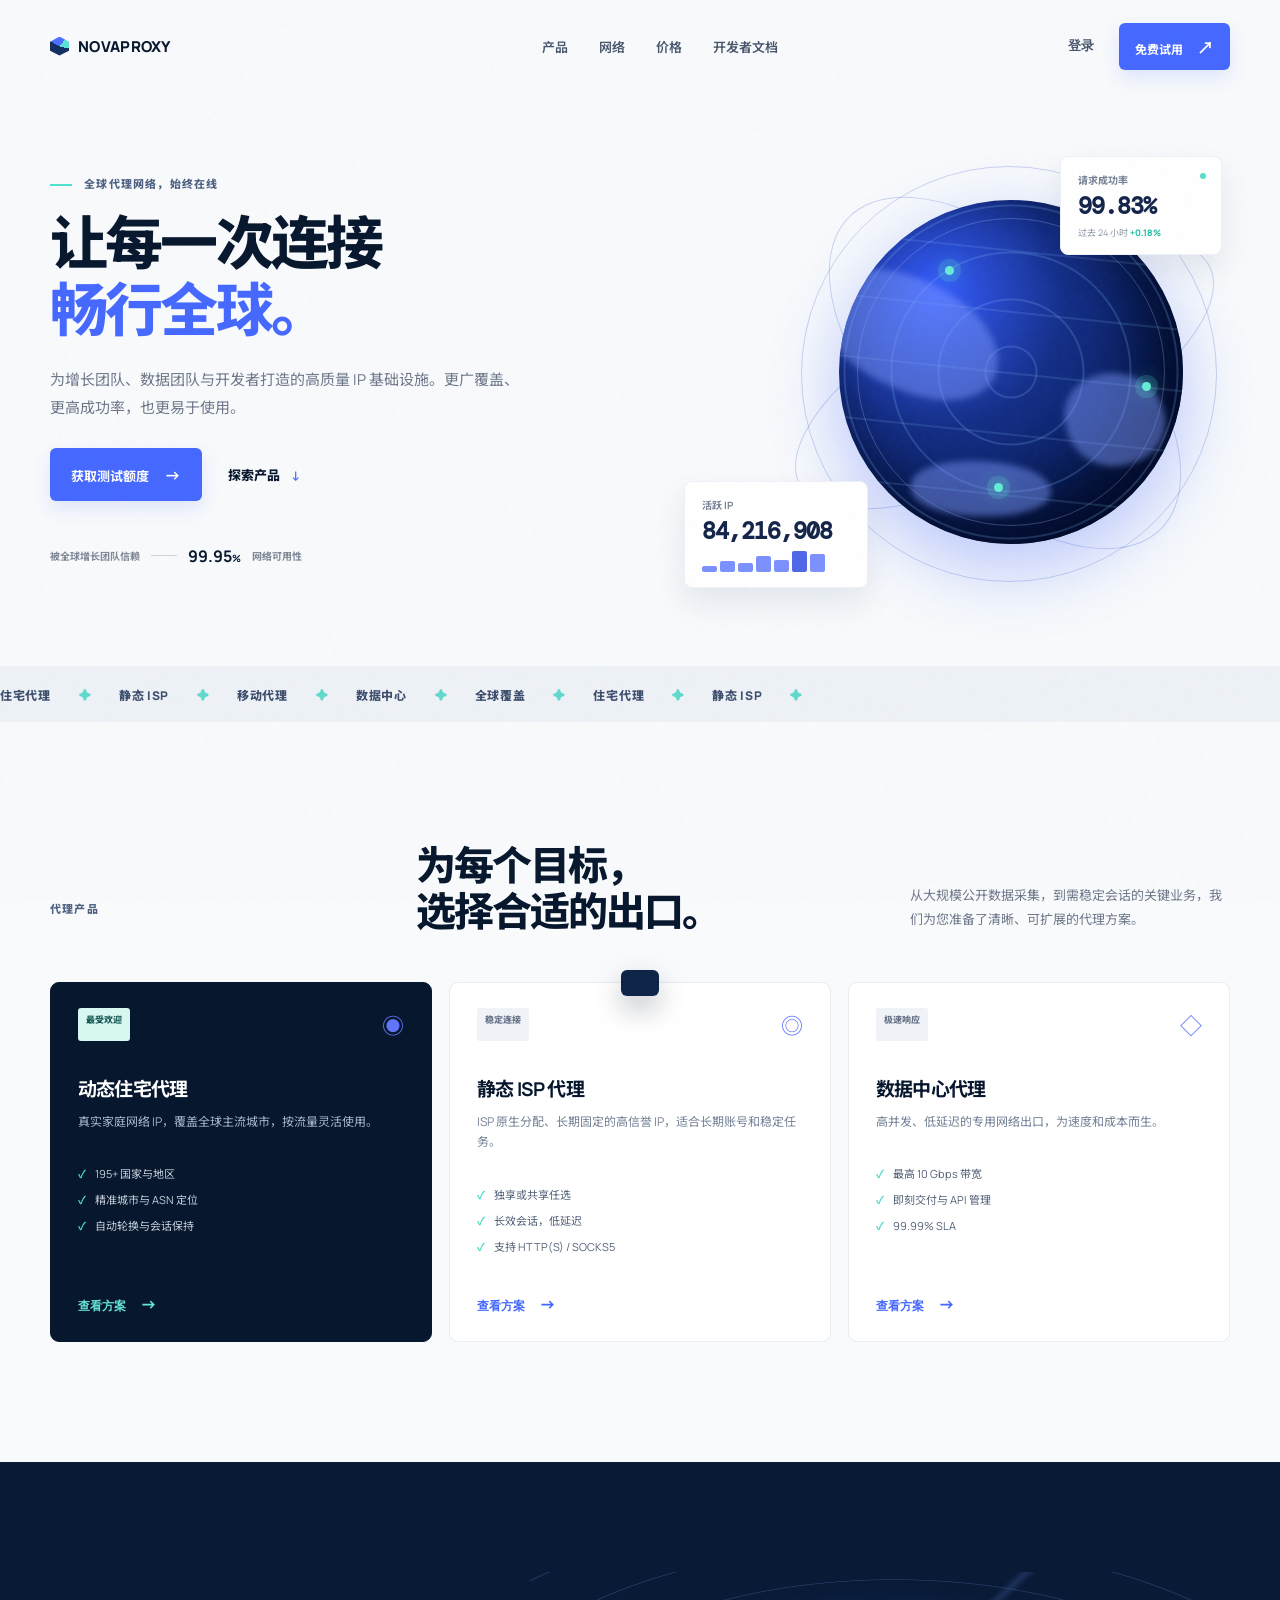
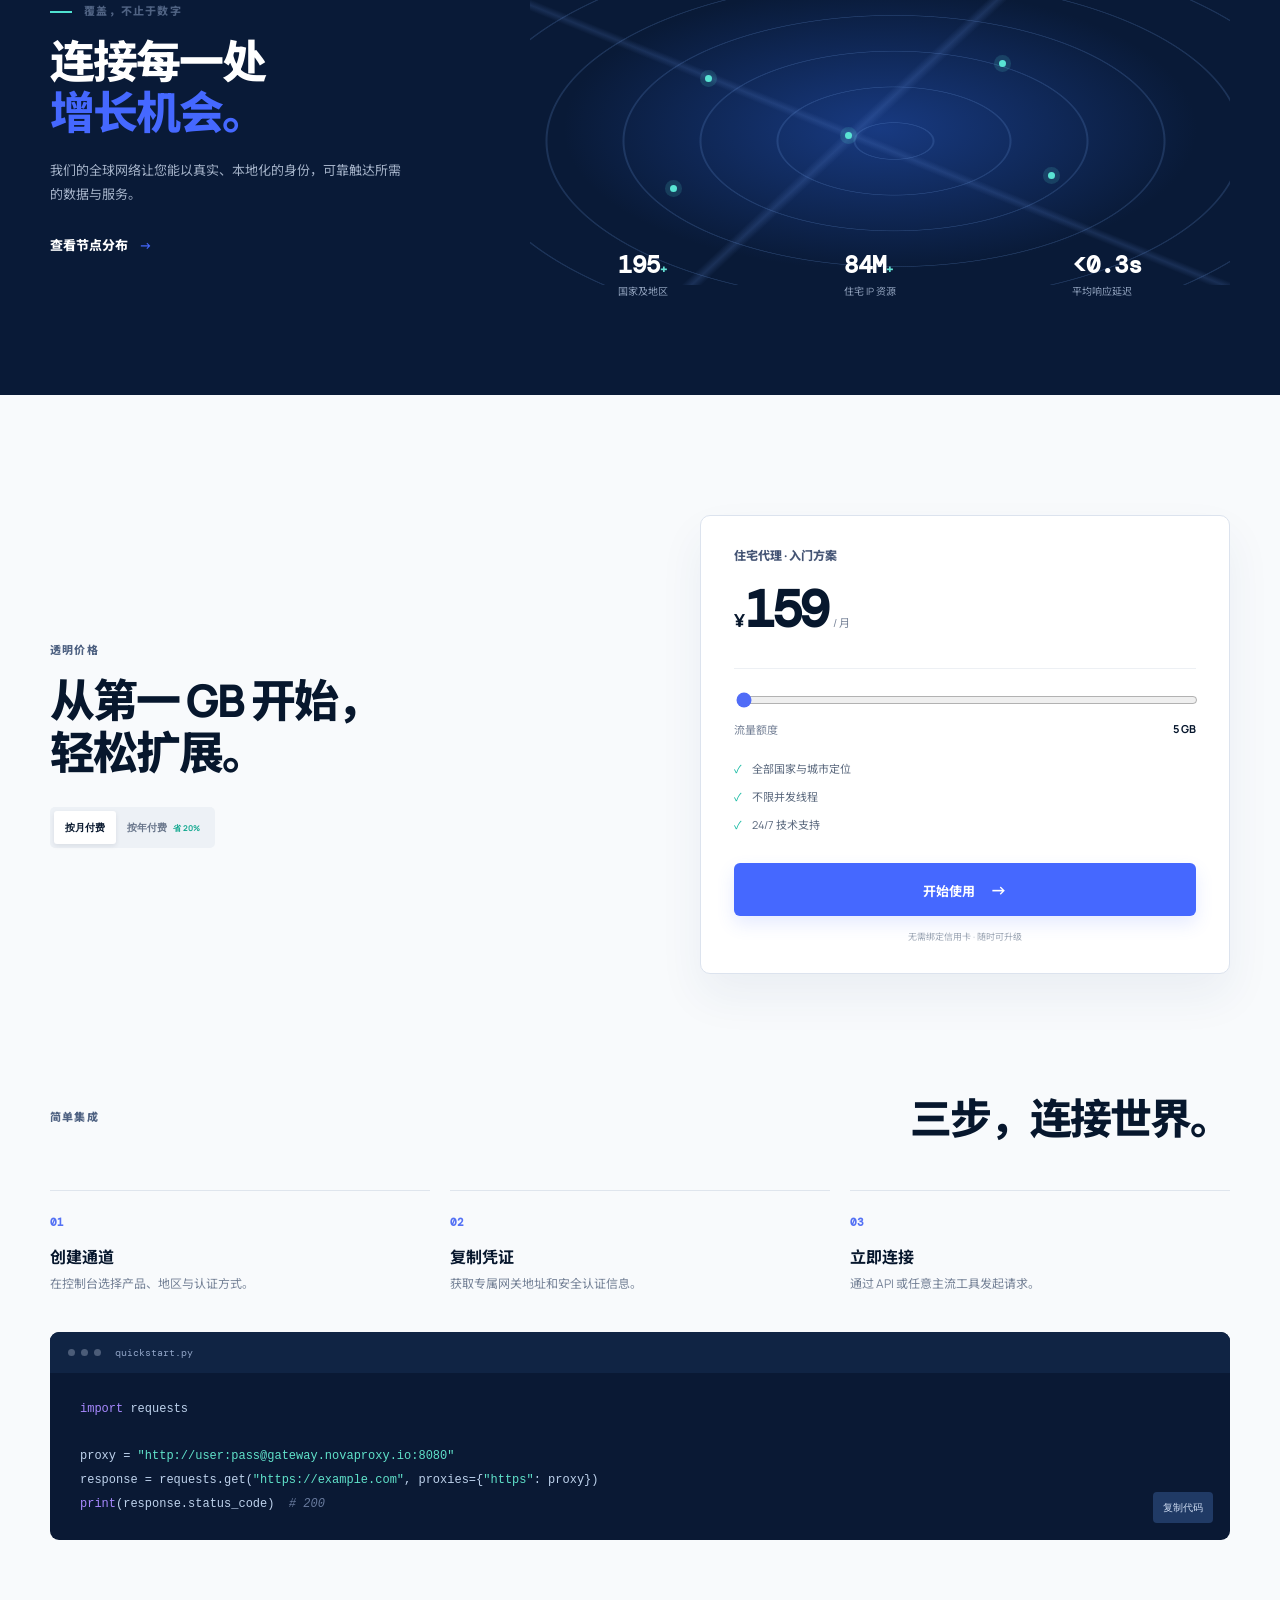
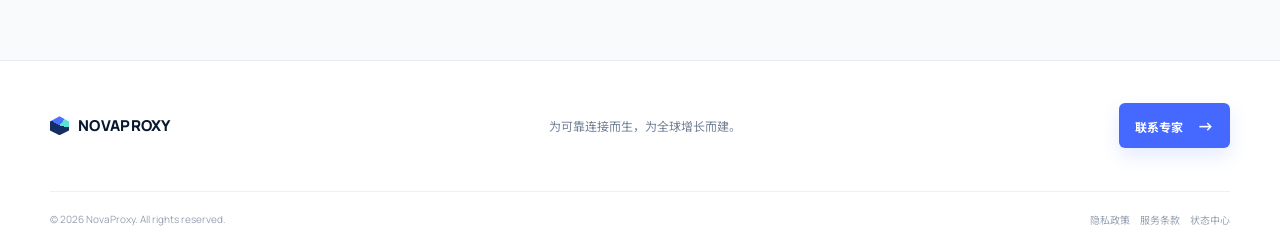
==== index.html @ 58672899 "Initial NovaProxy landing page" ====
<!doctype html>
<html lang="zh-CN">
  <head>
    <meta charset="UTF-8" />
    <meta name="viewport" content="width=device-width, initial-scale=1.0" />
    <title>NovaProxy · 全球住宅代理网络</title>
    <meta name="description" content="NovaProxy 为数据采集、品牌保护和跨境业务提供可靠的全球 IP 代理服务。" />
    <link rel="preconnect" href="https://fonts.googleapis.com" />
    <link rel="preconnect" href="https://fonts.gstatic.com" crossorigin />
    <link href="https://fonts.googleapis.com/css2?family=DM+Mono:wght@400;500&family=Manrope:wght@400;500;600;700;800&family=Noto+Sans+SC:wght@400;500;600;700;800&display=swap" rel="stylesheet" />
    <link rel="stylesheet" href="styles.css" />
  </head>
  <body>
    <div class="noise"></div>
    <header class="header container">
      <a class="brand" href="#top" aria-label="NovaProxy 首页"><i></i>NOVAPROXY</a>
      <nav class="nav"><a href="#products">产品</a><a href="#network">网络</a><a href="#pricing">价格</a><a href="#docs">开发者文档</a></nav>
      <div class="header-actions"><button class="login">登录</button><button class="btn btn-small" data-toast="欢迎开始您的代理网络体验">免费试用 <span>↗</span></button></div>
    </header>

    <main id="top">
      <section class="hero container">
        <div class="hero-copy">
          <p class="eyebrow"><span></span> 全球代理网络，始终在线</p>
          <h1>让每一次连接<br /><em>畅行全球。</em></h1>
          <p class="hero-description">为增长团队、数据团队与开发者打造的高质量 IP 基础设施。更广覆盖、更高成功率，也更易于使用。</p>
          <div class="hero-cta"><button class="btn" data-toast="试用申请已创建，我们将为您准备测试凭证。">获取测试额度 <span>→</span></button><a href="#products" class="text-link">探索产品 <b>↓</b></a></div>
          <div class="trusted"><span>被全球增长团队信赖</span><div></div><strong>99.95<small>%</small></strong><span>网络可用性</span></div>
        </div>
        <div class="orb-wrap" aria-label="抽象全球网络可视化">
          <div class="orbit orbit-a"></div><div class="orbit orbit-b"></div><div class="orbit orbit-c"></div>
          <div class="orb"><div class="orb-glow"></div><div class="grid"></div><div class="land land-a"></div><div class="land land-b"></div><div class="land land-c"></div></div>
          <div class="ping ping-a"></div><div class="ping ping-b"></div><div class="ping ping-c"></div>
          <div class="stat-card stat-top"><span class="dot"></span><p>请求成功率</p><strong>99.83%</strong><small>过去 24 小时 <b>+0.18%</b></small></div>
          <div class="stat-card stat-bottom"><p>活跃 IP</p><strong>84,216,908</strong><div class="spark"><i></i><i></i><i></i><i></i><i></i><i></i><i></i></div></div>
        </div>
      </section>

      <section class="ticker"><div><span>住宅代理</span><b>✦</b><span>静态 ISP</span><b>✦</b><span>移动代理</span><b>✦</b><span>数据中心</span><b>✦</b><span>全球覆盖</span><b>✦</b><span>住宅代理</span><b>✦</b><span>静态 ISP</span><b>✦</b></div></section>

      <section class="products container" id="products">
        <div class="section-head"><p class="eyebrow">代理产品</p><h2>为每个目标，<br />选择合适的出口。</h2><p>从大规模公开数据采集，到需稳定会话的关键业务，我们为您准备了清晰、可扩展的代理方案。</p></div>
        <div class="product-grid">
          <article class="product-card featured"><div class="card-top"><span class="tag">最受欢迎</span><span class="icon">◉</span></div><h3>动态住宅代理</h3><p>真实家庭网络 IP，覆盖全球主流城市，按流量灵活使用。</p><ul><li>195+ 国家与地区</li><li>精准城市与 ASN 定位</li><li>自动轮换与会话保持</li></ul><button data-toast="已将动态住宅代理加入您的方案">查看方案 <span>→</span></button></article>
          <article class="product-card"><div class="card-top"><span class="tag dim">稳定连接</span><span class="icon">◎</span></div><h3>静态 ISP 代理</h3><p>ISP 原生分配、长期固定的高信誉 IP，适合长期账号和稳定任务。</p><ul><li>独享或共享任选</li><li>长效会话，低延迟</li><li>支持 HTTP(S) / SOCKS5</li></ul><button data-toast="静态 ISP 代理详情即将发送给您">查看方案 <span>→</span></button></article>
          <article class="product-card"><div class="card-top"><span class="tag dim">极速响应</span><span class="icon">◇</span></div><h3>数据中心代理</h3><p>高并发、低延迟的专用网络出口，为速度和成本而生。</p><ul><li>最高 10 Gbps 带宽</li><li>即刻交付与 API 管理</li><li>99.99% SLA</li></ul><button data-toast="数据中心代理详情即将发送给您">查看方案 <span>→</span></button></article>
        </div>
      </section>

      <section class="network" id="network"><div class="container network-inner"><div><p class="eyebrow"><span></span> 覆盖，不止于数字</p><h2>连接每一处<br /><em>增长机会。</em></h2><p>我们的全球网络让您能以真实、本地化的身份，可靠触达所需的数据与服务。</p><a class="text-link" href="#pricing">查看节点分布 <b>→</b></a></div><div class="map-panel"><div class="map-lines"></div><span class="point p1"></span><span class="point p2"></span><span class="point p3"></span><span class="point p4"></span><span class="point p5"></span><div class="map-stats"><div><strong>195<small>+</small></strong><span>国家及地区</span></div><div><strong>84M<small>+</small></strong><span>住宅 IP 资源</span></div><div><strong>&lt;0.3s</strong><span>平均响应延迟</span></div></div></div></div></section>

      <section class="pricing container" id="pricing"><div class="pricing-intro"><p class="eyebrow">透明价格</p><h2>从第一 GB 开始，<br />轻松扩展。</h2><div class="billing"><button class="active" data-billing="monthly">按月付费</button><button data-billing="yearly">按年付费 <b>省 20%</b></button></div></div><div class="price-card"><p>住宅代理 · 入门方案</p><div class="price"><span>¥</span><strong id="price">159</strong><small>/ 月</small></div><div class="range"><input id="traffic" type="range" min="1" max="5" value="1" /><div><span>流量额度</span><b id="traffic-label">5 GB</b></div></div><ul><li><i>✓</i> 全部国家与城市定位</li><li><i>✓</i> 不限并发线程</li><li><i>✓</i> 24/7 技术支持</li></ul><button class="btn full" data-toast="您的专属代理方案已保存">开始使用 <span>→</span></button><small class="fine">无需绑定信用卡 · 随时可升级</small></div></section>

      <section class="workflow container" id="docs"><div class="workflow-head"><p class="eyebrow">简单集成</p><h2>三步，连接世界。</h2></div><div class="steps"><article><span>01</span><h3>创建通道</h3><p>在控制台选择产品、地区与认证方式。</p></article><article><span>02</span><h3>复制凭证</h3><p>获取专属网关地址和安全认证信息。</p></article><article><span>03</span><h3>立即连接</h3><p>通过 API 或任意主流工具发起请求。</p></article></div><div class="code-box"><div><span></span><span></span><span></span><b>quickstart.py</b></div><pre><code><i>import</i> requests

proxy = <s>"http://user:pass@gateway.novaproxy.io:8080"</s>
response = requests.get(<s>"https://example.com"</s>, proxies={<s>"https"</s>: proxy})
<i>print</i>(response.status_code)  <em># 200</em></code></pre><button data-toast="示例代码已复制到剪贴板">复制代码</button></div></section>
    </main>
    <footer><div class="container footer-top"><a class="brand" href="#top"><i></i>NOVAPROXY</a><p>为可靠连接而生，为全球增长而建。</p><button class="btn btn-small" data-toast="我们会尽快与您联系">联系专家 <span>→</span></button></div><div class="container footer-bottom"><span>© 2026 NovaProxy. All rights reserved.</span><span>隐私政策　服务条款　状态中心</span></div></footer>
    <div class="toast" role="status"></div><script src="script.js"></script>
  </body>
</html>
---- styles.css ----
:root{--ink:#07172d;--muted:#6d7789;--blue:#4568ff;--aqua:#4fe2d0;--paper:#f8fafc}*{box-sizing:border-box}html{scroll-behavior:smooth}body{margin:0;background:var(--paper);color:var(--ink);font-family:Manrope,'Noto Sans SC',sans-serif}.container{width:min(1180px,calc(100% - 48px));margin:auto}.noise{position:fixed;inset:0;pointer-events:none;opacity:.025;background-image:url("data:image/svg+xml,%3Csvg viewBox='0 0 180 180' xmlns='http://www.w3.org/2000/svg'%3E%3Cfilter id='n'%3E%3CfeTurbulence type='fractalNoise' baseFrequency='.85' numOctaves='4' stitchTiles='stitch'/%3E%3C/filter%3E%3Crect width='100%25' height='100%25' filter='url(%23n)'/%3E%3C/svg%3E");z-index:3}.header{height:92px;display:flex;align-items:center;justify-content:space-between}.brand{display:flex;align-items:center;gap:9px;color:var(--ink);font-size:15px;font-weight:800;letter-spacing:.3px;text-decoration:none}.brand i{width:19px;height:19px;display:inline-block;background:conic-gradient(from 210deg,#142e63 0 25%,#4d70ff 25% 52%,#5ae2d4 52% 70%,#142e63 70%);clip-path:polygon(50% 0,100% 28%,100% 75%,50% 100%,0 75%,0 28%)}.nav{display:flex;gap:31px;margin-left:88px}.nav a,.login{color:#48566c;text-decoration:none;font-size:13px;font-weight:600;border:0;background:none;cursor:pointer}.header-actions{display:flex;align-items:center;gap:19px}.btn{border:0;background:var(--blue);color:#fff;padding:15px 21px;border-radius:6px;font:700 13px Manrope,'Noto Sans SC';cursor:pointer;box-shadow:0 8px 18px #4568ff22;transition:.2s}.btn:hover{background:#284ee9;transform:translateY(-2px)}.btn span,.product-card button span{font-size:17px;margin-left:12px}.btn-small{padding:11px 16px;font-size:12px}.hero{min-height:564px;display:grid;grid-template-columns:52% 48%;align-items:center;padding:54px 0 70px}.eyebrow{margin:0 0 18px;color:#4f6282;font-size:11px;font-weight:800;letter-spacing:1.2px;text-transform:uppercase}.eyebrow span{display:inline-block;width:22px;height:2px;background:var(--aqua);vertical-align:middle;margin-right:9px}.hero h1,.section-head h2,.network h2,.pricing h2,.workflow h2{margin:0;font-size:58px;line-height:1.15;letter-spacing:-2.8px;font-weight:800}.hero h1 em,.network h2 em{font-style:normal;color:var(--blue)}.hero-description{font-size:15px;color:var(--muted);line-height:1.85;max-width:480px;margin:24px 0 26px}.hero-cta{display:flex;align-items:center;gap:26px}.text-link{font-weight:800;color:var(--ink);font-size:13px;text-decoration:none}.text-link b{color:var(--blue);margin-left:8px}.trusted{display:flex;align-items:center;gap:11px;margin-top:44px;color:#7e8795;font-size:10px;font-weight:700}.trusted div{width:26px;border-top:1px solid #cdd4df}.trusted strong{font-size:16px;color:var(--ink)}.trusted small{font-size:10px}.orb-wrap{height:450px;position:relative}.orb{position:absolute;width:344px;height:344px;border-radius:50%;right:47px;top:54px;background:radial-gradient(circle at 28% 28%,#355cff 0,#142e88 37%,#061c55 71%,#06133b 100%);box-shadow:inset -29px -27px 60px #020a28,0 25px 70px #244bff4a;overflow:hidden}.orb-glow{position:absolute;inset:18px;border:1px solid #b9d0ff43;border-radius:50%}.grid{position:absolute;inset:0;background:repeating-radial-gradient(ellipse at 50% 50%,transparent 0 24px,#80b9ff36 25px 26px,transparent 27px 47px),repeating-linear-gradient(18deg,transparent 0 31px,#89c7ff27 32px 33px,transparent 34px 61px);transform:rotate(-12deg)}.land{position:absolute;background:#7e9bff77;filter:blur(3px);border-radius:42% 55% 43% 50%}.land-a{height:110px;width:185px;top:80px;left:-20px;transform:rotate(22deg)}.land-b{height:94px;width:98px;top:172px;right:19px;transform:rotate(-17deg)}.land-c{height:55px;width:140px;bottom:28px;left:72px}.orbit{position:absolute;border:1px solid #4a69ce43;border-radius:50%;right:13px;top:20px;width:416px;height:416px}.orbit-b{width:465px;height:178px;right:-7px;top:140px;transform:rotate(-28deg)}.orbit-c{width:442px;height:230px;right:4px;top:112px;transform:rotate(45deg)}.ping{position:absolute;width:9px;height:9px;border-radius:50%;background:#65ecd5;box-shadow:0 0 0 7px #60ead22b,0 0 20px #60ead2;z-index:1}.ping-a{top:120px;right:276px}.ping-b{top:236px;right:79px}.ping-c{top:337px;right:227px}.stat-card{position:absolute;z-index:2;background:#fff;border:1px solid #eef1f8;border-radius:8px;padding:15px 17px;box-shadow:0 15px 30px #1e326118;font-size:10px}.stat-card p{margin:0;color:#778294;font-weight:700}.stat-card strong{display:block;font:700 23px 'DM Mono';letter-spacing:-1px;margin:4px 0;color:#14244a}.stat-card small{font-size:9px;color:#8a95a6}.stat-card small b{color:#19bba1}.stat-top{top:10px;right:8px;width:162px}.dot{position:absolute;right:15px;top:16px;width:6px;height:6px;border-radius:50%;background:#56decf}.stat-bottom{bottom:8px;left:20px;width:184px}.spark{height:22px;display:flex;align-items:end;gap:3px}.spark i{display:block;width:15px;background:#7c91ff;border-radius:2px}.spark i:nth-child(1){height:6px}.spark i:nth-child(2){height:11px}.spark i:nth-child(3){height:9px}.spark i:nth-child(4){height:16px}.spark i:nth-child(5){height:12px}.spark i:nth-child(6){height:21px;background:#4f68e8}.spark i:nth-child(7){height:18px}.ticker{overflow:hidden;background:#eef2f7;padding:17px 0;white-space:nowrap}.ticker div{display:inline-flex;gap:28px;align-items:center;animation:move 22s linear infinite}.ticker span{font-size:12px;font-weight:800;letter-spacing:.7px;color:#3d4e6d}.ticker b{font-size:12px;color:#61d9cc}@keyframes move{to{transform:translateX(-20%)}}.products{padding:120px 0}.section-head{display:grid;grid-template-columns:31% 40% 29%;align-items:end;margin-bottom:48px}.section-head .eyebrow{grid-column:1}.section-head h2{grid-column:2;font-size:40px;letter-spacing:-2px}.section-head>p:last-child{color:var(--muted);font-size:13px;line-height:1.85;margin:0 0 3px 22px}.product-grid{display:grid;grid-template-columns:repeat(3,1fr);gap:17px}.product-card{background:#fff;padding:25px 27px 26px;border:1px solid #e8edf4;border-radius:9px;min-height:360px;display:flex;flex-direction:column;transition:.25s}.product-card:hover{transform:translateY(-5px);box-shadow:0 20px 38px #0a245515}.product-card.featured{background:var(--ink);color:white;border-color:var(--ink)}.card-top{display:flex;justify-content:space-between}.tag{color:#185a56;background:#d7f8f1;padding:5px 8px;border-radius:3px;font-size:9px;font-weight:800}.tag.dim{background:#eff2f6;color:#667388}.icon{color:#5f75fa;font-size:22px}.product-card h3{font-size:19px;margin:33px 0 10px;letter-spacing:-.8px}.product-card>p{color:#728095;line-height:1.7;font-size:12px;margin:0}.product-card.featured>p{color:#a9b5ca}.product-card ul,.price-card ul{list-style:none;padding:0;margin:23px 0}.product-card li{font-size:11px;margin:10px 0;color:#536177}.featured li{color:#c5cfdd}.product-card li:before{content:'✓';color:#4bd9c7;font-weight:bold;margin-right:9px}.product-card button{margin-top:auto;background:none;border:0;padding:0;text-align:left;color:var(--blue);font:800 12px Manrope;cursor:pointer}.featured button{color:#66e1d3}.network{background:#091a37;color:#fff;padding:110px 0}.network-inner{display:grid;grid-template-columns:39% 61%;align-items:center}.network h2{font-size:45px;letter-spacing:-2px}.network-inner>div>p:not(.eyebrow){color:#a4b2c8;line-height:1.85;font-size:13px;max-width:360px;margin:19px 0 27px}.network .text-link{color:#fff}.map-panel{position:relative;height:313px;background:radial-gradient(ellipse at center,#183a81 0,transparent 64%);margin-left:20px}.map-lines{position:absolute;inset:0;background:linear-gradient(137deg,transparent 47%,#5f88d634 48%,transparent 49%),linear-gradient(22deg,transparent 46%,#5f88d630 47%,transparent 48%),repeating-radial-gradient(ellipse at 52% 54%,transparent 0 38px,#6c9be131 39px 40px,transparent 41px 77px)}.point{position:absolute;width:7px;height:7px;border-radius:50%;background:#59e4d3;box-shadow:0 0 0 5px #59e4d326}.p1{top:33%;left:25%}.p2{top:51%;left:45%}.p3{top:28%;left:67%}.p4{top:64%;left:74%}.p5{top:68%;left:20%}.map-stats{position:absolute;bottom:-13px;right:0;left:0;display:flex;justify-content:space-around}.map-stats div{display:flex;flex-direction:column}.map-stats strong{font:700 24px 'DM Mono'}.map-stats small{font-size:12px;color:#64e1d4}.map-stats span{color:#91a2bd;font-size:10px;margin-top:3px}.pricing{padding:120px 0;display:grid;grid-template-columns:1fr 1fr;gap:120px;align-items:center}.pricing h2{font-size:45px;letter-spacing:-2px}.billing{display:inline-flex;margin-top:28px;padding:4px;background:#edf1f6;border-radius:5px}.billing button{border:0;background:transparent;padding:9px 11px;border-radius:3px;color:#69768b;font:700 10px Manrope;cursor:pointer}.billing button.active{background:#fff;color:var(--ink);box-shadow:0 2px 5px #07172d16}.billing b{font-size:8px;color:#12a88f;margin-left:4px}.price-card{border:1px solid #dce3ee;border-radius:10px;background:#fff;padding:30px 33px;box-shadow:0 22px 45px #183a7510}.price-card>p{font-size:12px;font-weight:800;margin:0;color:#455575}.price{margin:12px 0 25px;display:flex;align-items:baseline}.price span{font-size:18px;font-weight:bold}.price strong{font:800 51px 'DM Mono';letter-spacing:-4px}.price small{font-size:11px;color:#778398;margin-left:7px}.range{border-top:1px solid #edf0f4;padding-top:21px}.range input{width:100%;accent-color:#506cf7}.range div{display:flex;justify-content:space-between;font-size:11px;color:#778398;margin-top:8px}.range b{color:var(--ink)}.price-card li{font-size:11px;color:#5a687d;margin:12px 0}.price-card li i{font-style:normal;color:#13b9a1;margin-right:8px}.full{width:100%;margin-top:8px}.fine{display:block;text-align:center;color:#9aa4b3;font-size:9px;margin-top:14px}.workflow{padding-bottom:120px}.workflow-head{display:flex;justify-content:space-between;align-items:end}.workflow h2{font-size:42px;letter-spacing:-2px}.steps{display:grid;grid-template-columns:repeat(3,1fr);gap:20px;margin:48px 0 37px}.steps article{border-top:1px solid #dfe5ed;padding-top:18px}.steps span{font:600 11px 'DM Mono';color:#5471f4}.steps h3{font-size:16px;margin:13px 0 6px}.steps p{font-size:12px;line-height:1.7;color:#748196;margin:0}.code-box{background:#0a1934;border-radius:9px;color:#d9e6ff;overflow:hidden;position:relative}.code-box>div{height:41px;background:#102444;display:flex;align-items:center;gap:6px;padding:0 18px}.code-box>div span{width:7px;height:7px;border-radius:50%;background:#4b5c78}.code-box>div b{font:10px 'DM Mono';color:#91a5c7;margin-left:8px}.code-box pre{margin:0;padding:24px 30px;font:12px/1.9 'DM Mono';color:#bed2ec}.code-box i{color:#a889ff;font-style:normal}.code-box s{color:#60e2ca;text-decoration:none}.code-box em{color:#687a9d}.code-box button{position:absolute;right:17px;bottom:17px;background:#203a65;color:#cedcf2;border:0;border-radius:4px;padding:8px 10px;font:10px Manrope;cursor:pointer}footer{background:#fff;border-top:1px solid #e8edf4}.footer-top{height:130px;display:flex;align-items:center;justify-content:space-between}.footer-top p{font-size:12px;color:#718095}.footer-bottom{border-top:1px solid #edf0f4;padding:20px 0;display:flex;justify-content:space-between;color:#96a1b0;font-size:10px}.toast{position:fixed;bottom:24px;left:50%;transform:translate(-50%,120px);background:#0e2448;color:white;padding:13px 19px;border-radius:6px;font-size:12px;box-shadow:0 12px 28px #00112d40;transition:.3s;z-index:5}.toast.show{transform:translate(-50%,0)}
@media(max-width:800px){.nav{display:none}.header{height:72px}.hero{grid-template-columns:1fr;padding-top:55px}.hero h1{font-size:42px}.orb-wrap{height:380px;transform:scale(.85);transform-origin:center top}.section-head,.network-inner,.pricing{grid-template-columns:1fr;gap:35px}.section-head h2{grid-column:1}.section-head>p:last-child{margin:12px 0 0}.product-grid{grid-template-columns:1fr}.network{padding:76px 0}.map-panel{margin:25px 0 0}.pricing{padding:80px 0}.steps{grid-template-columns:1fr;margin:35px 0}.footer-top p{display:none}.footer-bottom{gap:14px;flex-direction:column}.header-actions .login{display:none}.container{width:min(100% - 32px,1180px)}}
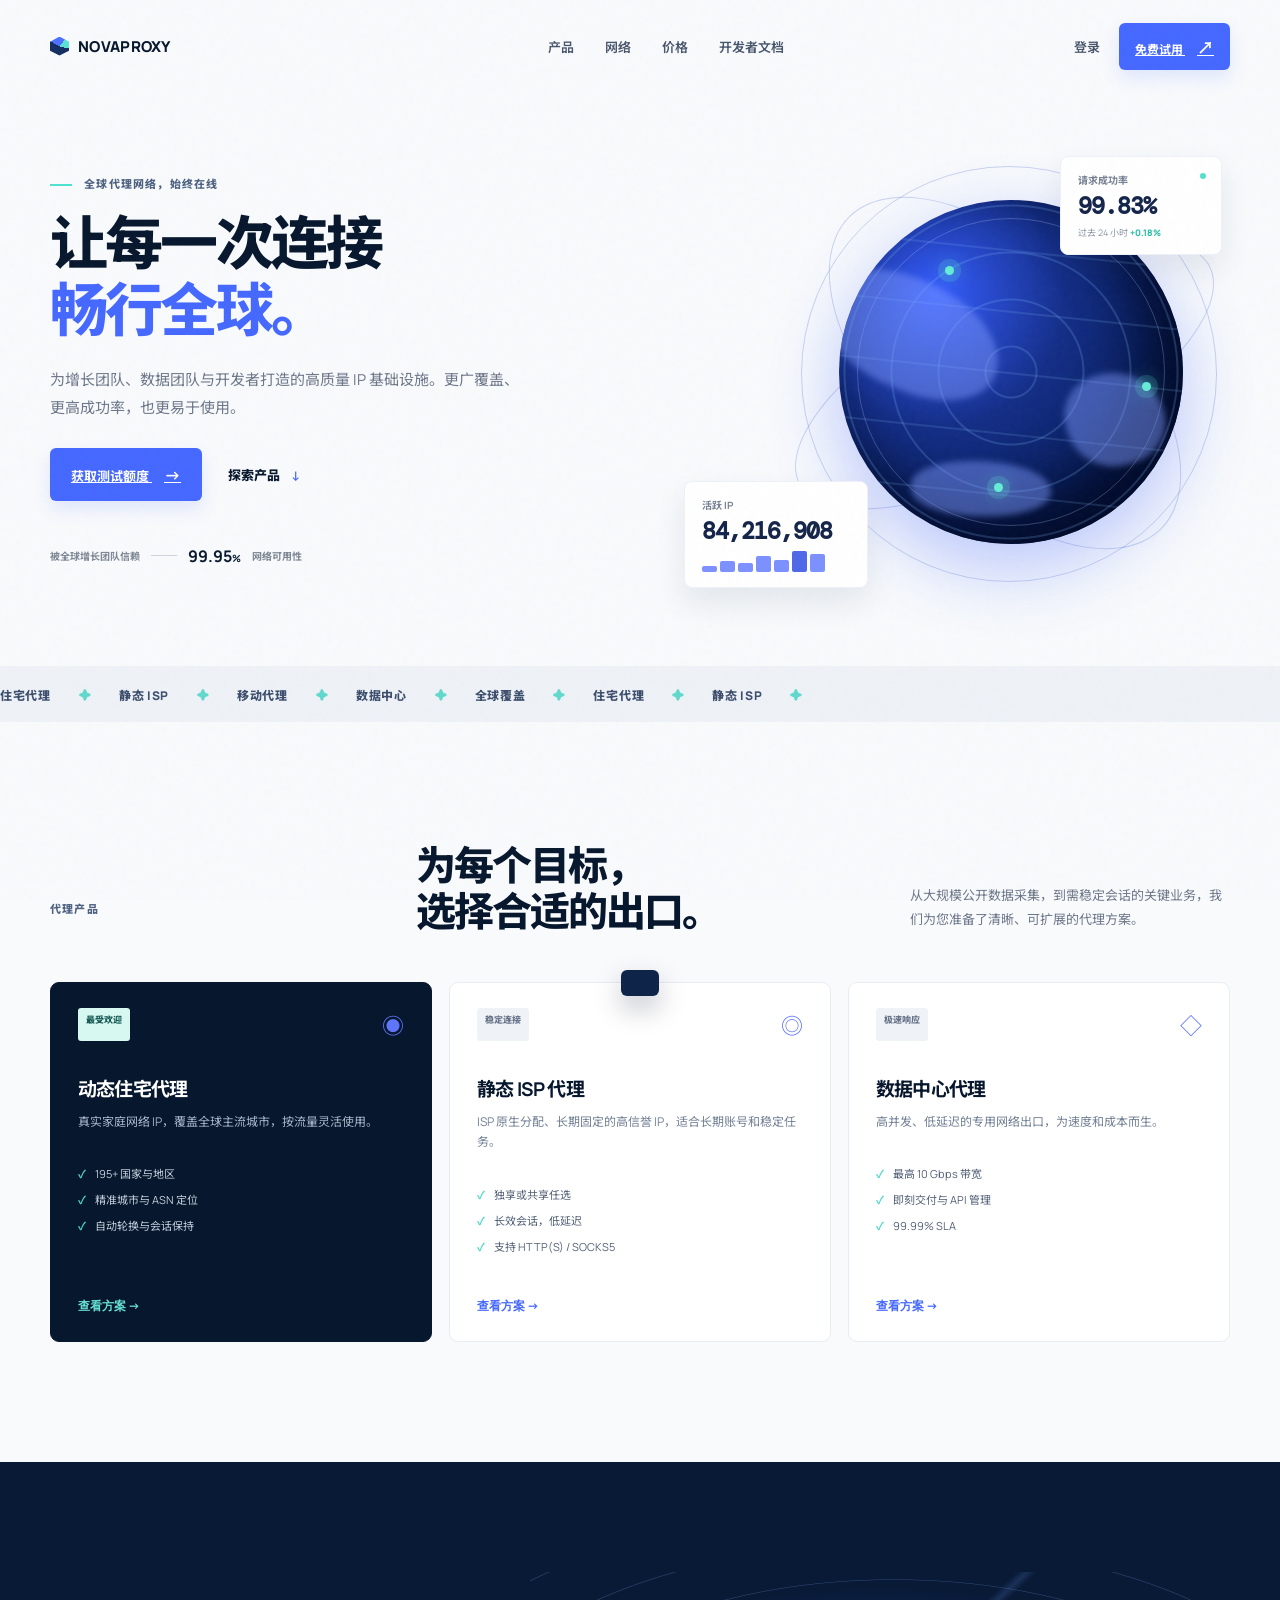
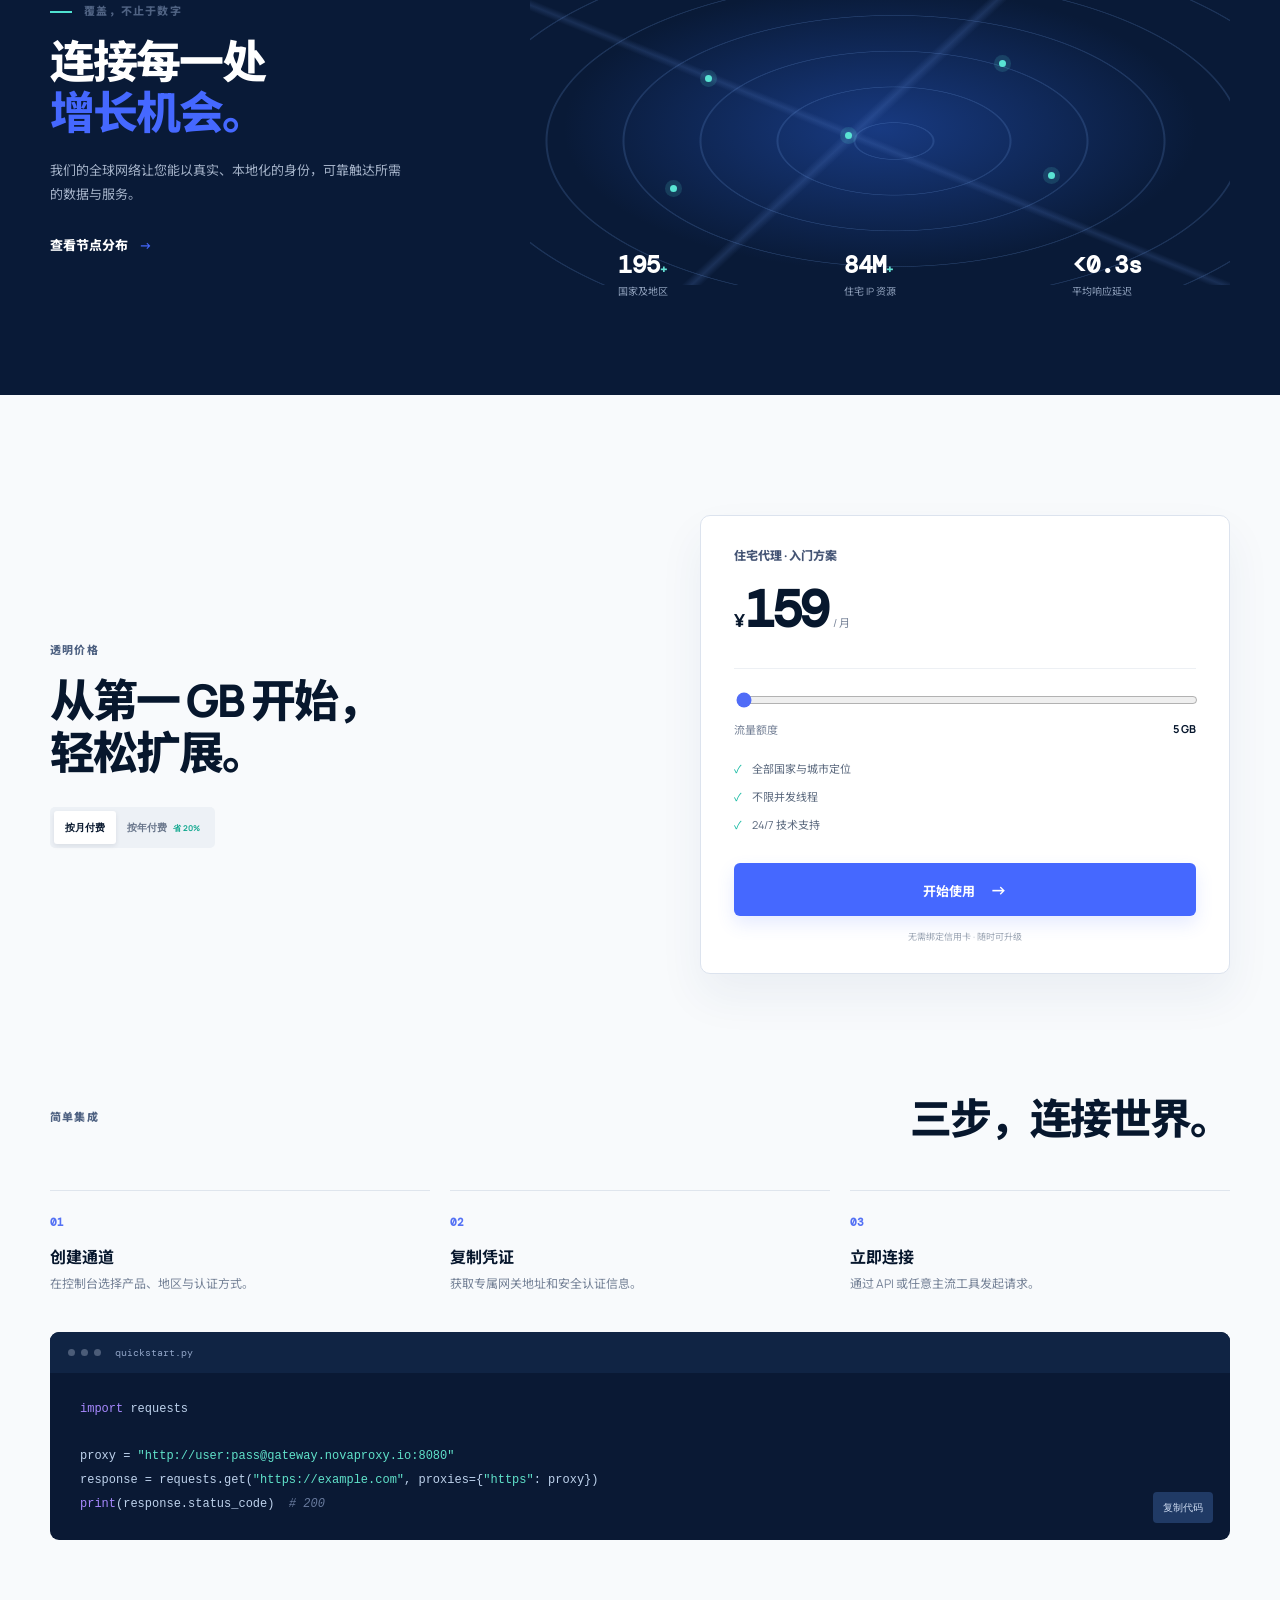
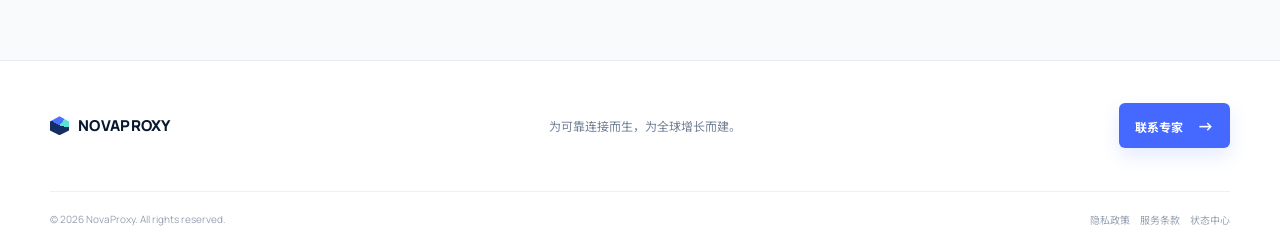
==== commit 7c83e120: "Add files via upload" ====
--- a/index.html
+++ b/index.html
@@ -9,13 +9,14 @@
     <link rel="preconnect" href="https://fonts.gstatic.com" crossorigin />
     <link href="https://fonts.googleapis.com/css2?family=DM+Mono:wght@400;500&family=Manrope:wght@400;500;600;700;800&family=Noto+Sans+SC:wght@400;500;600;700;800&display=swap" rel="stylesheet" />
     <link rel="stylesheet" href="styles.css" />
+    <link rel="stylesheet" href="app.css" />
   </head>
   <body>
     <div class="noise"></div>
     <header class="header container">
       <a class="brand" href="#top" aria-label="NovaProxy 首页"><i></i>NOVAPROXY</a>
-      <nav class="nav"><a href="#products">产品</a><a href="#network">网络</a><a href="#pricing">价格</a><a href="#docs">开发者文档</a></nav>
-      <div class="header-actions"><button class="login">登录</button><button class="btn btn-small" data-toast="欢迎开始您的代理网络体验">免费试用 <span>↗</span></button></div>
+      <nav class="nav"><a href="#products">产品</a><a href="#network">网络</a><a href="pricing.html">价格</a><a href="#docs">开发者文档</a></nav>
+      <div class="header-actions"><a class="login" href="auth.html">登录</a><a class="btn btn-small" href="auth.html?mode=register">免费试用 <span>↗</span></a></div>
     </header>
 
     <main id="top">
@@ -24,7 +25,7 @@
           <p class="eyebrow"><span></span> 全球代理网络，始终在线</p>
           <h1>让每一次连接<br /><em>畅行全球。</em></h1>
           <p class="hero-description">为增长团队、数据团队与开发者打造的高质量 IP 基础设施。更广覆盖、更高成功率，也更易于使用。</p>
-          <div class="hero-cta"><button class="btn" data-toast="试用申请已创建，我们将为您准备测试凭证。">获取测试额度 <span>→</span></button><a href="#products" class="text-link">探索产品 <b>↓</b></a></div>
+          <div class="hero-cta"><a class="btn" href="auth.html?mode=register">获取测试额度 <span>→</span></a><a href="#products" class="text-link">探索产品 <b>↓</b></a></div>
           <div class="trusted"><span>被全球增长团队信赖</span><div></div><strong>99.95<small>%</small></strong><span>网络可用性</span></div>
         </div>
         <div class="orb-wrap" aria-label="抽象全球网络可视化">
@@ -41,9 +42,9 @@
       <section class="products container" id="products">
         <div class="section-head"><p class="eyebrow">代理产品</p><h2>为每个目标，<br />选择合适的出口。</h2><p>从大规模公开数据采集，到需稳定会话的关键业务，我们为您准备了清晰、可扩展的代理方案。</p></div>
         <div class="product-grid">
-          <article class="product-card featured"><div class="card-top"><span class="tag">最受欢迎</span><span class="icon">◉</span></div><h3>动态住宅代理</h3><p>真实家庭网络 IP，覆盖全球主流城市，按流量灵活使用。</p><ul><li>195+ 国家与地区</li><li>精准城市与 ASN 定位</li><li>自动轮换与会话保持</li></ul><button data-toast="已将动态住宅代理加入您的方案">查看方案 <span>→</span></button></article>
-          <article class="product-card"><div class="card-top"><span class="tag dim">稳定连接</span><span class="icon">◎</span></div><h3>静态 ISP 代理</h3><p>ISP 原生分配、长期固定的高信誉 IP，适合长期账号和稳定任务。</p><ul><li>独享或共享任选</li><li>长效会话，低延迟</li><li>支持 HTTP(S) / SOCKS5</li></ul><button data-toast="静态 ISP 代理详情即将发送给您">查看方案 <span>→</span></button></article>
-          <article class="product-card"><div class="card-top"><span class="tag dim">极速响应</span><span class="icon">◇</span></div><h3>数据中心代理</h3><p>高并发、低延迟的专用网络出口，为速度和成本而生。</p><ul><li>最高 10 Gbps 带宽</li><li>即刻交付与 API 管理</li><li>99.99% SLA</li></ul><button data-toast="数据中心代理详情即将发送给您">查看方案 <span>→</span></button></article>
+          <article class="product-card featured"><div class="card-top"><span class="tag">最受欢迎</span><span class="icon">◉</span></div><h3>动态住宅代理</h3><p>真实家庭网络 IP，覆盖全球主流城市，按流量灵活使用。</p><ul><li>195+ 国家与地区</li><li>精准城市与 ASN 定位</li><li>自动轮换与会话保持</li></ul><a href="pricing.html" class="card-link">查看方案 <span>→</span></a></article>
+          <article class="product-card"><div class="card-top"><span class="tag dim">稳定连接</span><span class="icon">◎</span></div><h3>静态 ISP 代理</h3><p>ISP 原生分配、长期固定的高信誉 IP，适合长期账号和稳定任务。</p><ul><li>独享或共享任选</li><li>长效会话，低延迟</li><li>支持 HTTP(S) / SOCKS5</li></ul><a href="pricing.html" class="card-link">查看方案 <span>→</span></a></article>
+          <article class="product-card"><div class="card-top"><span class="tag dim">极速响应</span><span class="icon">◇</span></div><h3>数据中心代理</h3><p>高并发、低延迟的专用网络出口，为速度和成本而生。</p><ul><li>最高 10 Gbps 带宽</li><li>即刻交付与 API 管理</li><li>99.99% SLA</li></ul><a href="pricing.html" class="card-link">查看方案 <span>→</span></a></article>
         </div>
       </section>
 
@@ -58,6 +59,6 @@
 <i>print</i>(response.status_code)  <em># 200</em></code></pre><button data-toast="示例代码已复制到剪贴板">复制代码</button></div></section>
     </main>
     <footer><div class="container footer-top"><a class="brand" href="#top"><i></i>NOVAPROXY</a><p>为可靠连接而生，为全球增长而建。</p><button class="btn btn-small" data-toast="我们会尽快与您联系">联系专家 <span>→</span></button></div><div class="container footer-bottom"><span>© 2026 NovaProxy. All rights reserved.</span><span>隐私政策　服务条款　状态中心</span></div></footer>
-    <div class="toast" role="status"></div><script src="script.js"></script>
+    <div class="toast" role="status"></div><script src="app.js"></script><script src="script.js"></script>
   </body>
 </html>
--- a/app.css
+++ b/app.css
@@ -0,0 +1 @@
+.card-link{margin-top:auto;color:#4568ff;font:800 12px Manrope;text-decoration:none}.featured .card-link{color:#66e1d3}.app-body{min-height:100vh;background:#f4f7fb}.auth-layout{min-height:100vh;display:grid;grid-template-columns:1fr 42%;padding:32px;position:relative}.auth-layout>.brand{position:absolute;left:42px;top:38px}.auth-panel{width:min(440px,100%);align-self:center;justify-self:center;background:#fff;padding:48px;border:1px solid #e6eaf1;border-radius:12px;box-shadow:0 25px 65px #10264a12}.auth-panel h1,.page-intro h1,.checkout h1{margin:0;font-size:36px;letter-spacing:-1.8px}.auth-sub{color:#6d7789;font-size:13px;margin:10px 0 26px}.auth-panel label,.payment-form label,.account-grid label{display:block;font-size:11px;color:#526177;font-weight:700;margin:15px 0}.auth-panel input,.payment-form input,.account-grid input{width:100%;margin-top:7px;border:1px solid #dfe5ee;border-radius:5px;background:#fff;padding:12px;font:12px Manrope;color:#07172d;outline-color:#5a75ff}.form-switch{text-align:center;color:#778398;font-size:11px;margin:20px 0 0}.form-switch a{font-weight:800;color:#4568ff;text-decoration:none}.auth-aside{background:#0a1c3d;border-radius:11px;color:#fff;padding:80px 14%;display:flex;flex-direction:column;justify-content:center}.auth-aside h2{font-size:46px;line-height:1.14;letter-spacing:-2px;margin:0}.auth-aside h2 em,.page-intro h1 em{font-style:normal;color:#5473ff}.mini-testimonial{margin-top:84px;padding:20px;border-left:2px solid #5ee1d1;color:#b5c4df;line-height:1.8;font-size:13px}.mini-testimonial b{display:block;color:#fff;font-size:10px;margin-top:10px}.page-intro{padding:80px 0 110px;text-align:center}.page-intro>p:not(.eyebrow){max-width:520px;margin:18px auto 48px;color:#6d7789;font-size:13px;line-height:1.8}.plan-grid{display:grid;grid-template-columns:repeat(3,1fr);gap:18px;text-align:left}.plan-card{background:#fff;border:1px solid #e2e8f0;border-radius:10px;padding:30px;min-height:440px;display:flex;flex-direction:column}.plan-card.featured{border-color:#5473ff;box-shadow:0 20px 40px #4568ff18}.plan-card h2{font-size:22px;margin:26px 0 5px}.plan-card p{font-size:12px;color:#6d7789;min-height:35px}.plan-card>strong{font:800 43px 'DM Mono';letter-spacing:-3px;margin-top:15px}.plan-card>strong small{font-size:17px}.plan-card>em{font-style:normal;color:#8390a4;font-size:11px;margin-left:82px;margin-top:-14px}.plan-data{border-top:1px solid #e9edf3;padding:17px 0;margin-top:24px;font:700 15px 'DM Mono'}.plan-data span{font:500 10px Manrope;color:#8290a4}.plan-card ul{padding:0;list-style:none;color:#617086;font-size:11px;line-height:2}.plan-card li:before{content:'✓';color:#14bba1;font-weight:bold;margin-right:8px}.plan-card .btn{margin-top:auto;text-align:center}.checkout{display:grid;grid-template-columns:1fr 390px;gap:100px;padding:68px 0 120px}.payment-form{background:#fff;border:1px solid #e2e8f0;border-radius:9px;padding:26px 30px;margin-top:28px}.payment-form h3{font-size:16px;margin:0 0 18px}.pay-option{border:1px solid #5672fb!important;background:#f7f9ff;padding:13px;border-radius:6px;color:#1d325b!important}.pay-option small{display:block;margin:4px 0 0 23px;color:#7a879a;font-weight:500}.card-inputs>div{display:grid;grid-template-columns:1fr 1fr;gap:12px}.order-summary{background:#0b1d3d;color:white;border-radius:10px;padding:31px;height:max-content;margin-top:56px}.order-summary>p{color:#9eb0cc;font-size:11px;font-weight:800;margin:0}.order-summary h2{font-size:19px;margin:20px 0 28px}.order-summary>div{display:flex;justify-content:space-between;color:#bac7da;font-size:12px;margin:13px 0}.order-summary b{color:#fff;font-family:'DM Mono'}.order-summary hr{border:0;border-top:1px solid #294263;margin:21px 0}.order-summary .total{font-size:14px}.order-summary .total b{font-size:22px}.order-summary small{display:block;border-top:1px solid #294263;margin-top:22px;padding-top:18px;color:#91a5c3;font-size:10px;line-height:1.6}.secure-note{color:#68809d;font-size:11px;font-weight:700}.console-body{margin:0;background:#f6f8fc;color:#07172d;font-family:Manrope,'Noto Sans SC',sans-serif}.sidebar{position:fixed;left:0;top:0;width:235px;height:100vh;background:#091a37;color:#fff;padding:27px 19px;display:flex;flex-direction:column}.sidebar .brand{color:white;margin:0 8px}.sidebar nav{margin-top:52px;display:grid;gap:6px}.sidebar nav a{color:#9dafc9;text-decoration:none;font-size:12px;font-weight:700;padding:12px 14px;border-radius:5px}.sidebar nav a.active,.sidebar nav a:hover{background:#18315b;color:#fff}.sidebar-bottom{display:flex;align-items:center;gap:9px;margin-top:auto;border-top:1px solid #243958;padding:18px 8px 0}.avatar{width:29px;height:29px;border-radius:50%;display:grid;place-items:center;background:#5c78fa;font-size:11px;font-weight:800}.sidebar-bottom div{display:grid;gap:1px;flex:1}.sidebar-bottom b{font-size:10px}.sidebar-bottom small{font-size:9px;color:#9dafc9}.sidebar-bottom button{border:0;background:none;color:#9dafc9;cursor:pointer}.console-main{margin-left:235px;max-width:1300px;padding:48px 55px 100px}.console-main>header{display:flex;justify-content:space-between;align-items:center;margin-bottom:35px}.console-main h1{font-size:30px;letter-spacing:-1.4px;margin:0}.overview{display:grid;grid-template-columns:repeat(4,1fr);gap:15px}.overview article{background:#fff;border:1px solid #e3e8f0;border-radius:8px;padding:20px}.overview span,.overview small{display:block;color:#8290a3;font-size:10px;font-weight:700}.overview strong{font:700 21px 'DM Mono';display:block;margin:12px 0 5px;letter-spacing:-1px}.console-section{background:#fff;border:1px solid #e3e8f0;border-radius:9px;padding:28px;margin-top:18px}.section-title{display:flex;justify-content:space-between;align-items:center;margin-bottom:25px}.section-title h2{font-size:19px;letter-spacing:-.7px;margin:0}.section-title .eyebrow{margin-bottom:8px}.demo-badge{font-size:9px;padding:5px 7px;background:#e9fbf7;color:#158d7d;font-weight:800;border-radius:3px}.proxy-form{display:grid;grid-template-columns:repeat(4,1fr) auto;gap:11px;align-items:end}.proxy-form label{font-size:10px;font-weight:800;color:#617087}.proxy-form select{display:block;width:100%;margin-top:7px;border:1px solid #e0e6ef;padding:10px 8px;border-radius:5px;background:#fff;color:#263858;font:11px Manrope}.proxy-form .btn{padding:12px 15px;white-space:nowrap}.endpoint{margin-top:23px;background:#f5f7fb;border:1px dashed #d5dce8;border-radius:6px;padding:16px;color:#8390a3;font-size:11px}.endpoint.hidden{display:none}.endpoint-result{display:flex;align-items:center;justify-content:space-between;border-style:solid;background:#f7f9ff}.endpoint-result span{display:block;font-size:9px;color:#71809a;font-weight:800;margin-bottom:6px}.endpoint-result code{font:11px 'DM Mono';color:#304eaf;word-break:break-all}.endpoint-result button,.api-card button{border:0;background:#e3eaff;color:#3554d9;border-radius:4px;font:800 10px Manrope;padding:8px 11px;cursor:pointer}.table-wrap{overflow:auto}.table-wrap table{width:100%;border-collapse:collapse;font-size:11px}.table-wrap th{text-align:left;color:#8b98aa;font-size:9px;text-transform:uppercase;letter-spacing:.5px;padding:0 0 13px}.table-wrap td{border-top:1px solid #edf0f5;padding:14px 0;color:#526176}.table-wrap code{font:10px 'DM Mono';color:#3852b0}.status{color:#159d85;background:#e5faf5;padding:4px 7px;border-radius:3px;font-size:9px;font-weight:800}.empty-state{text-align:center;color:#7e8b9d;padding:28px;font-size:12px}.empty-state a{color:#4568ff;font-weight:800;text-decoration:none}.account-grid{display:grid;grid-template-columns:1fr 1fr;gap:55px}.account-grid h2{font-size:20px;margin:0 0 22px}.api-card{background:#0a1c3d;color:#fff;border-radius:7px;padding:23px;height:max-content;margin-top:30px}.api-card>span{font-size:10px;color:#a8b9d5;font-weight:800}.api-card code{display:block;font:12px 'DM Mono';margin:15px 0;color:#68e3d4}.api-card small{display:block;color:#8fa4c7;font-size:9px;line-height:1.7;margin-top:15px}.hidden{display:none!important}@media(max-width:800px){.auth-layout{display:block;padding:24px}.auth-layout>.brand{position:static}.auth-panel{margin:50px auto 0;padding:28px}.auth-aside{display:none}.plan-grid,.checkout,.account-grid{grid-template-columns:1fr}.checkout{gap:20px;padding:30px 0}.order-summary{margin-top:0}.sidebar{position:static;width:100%;height:auto}.sidebar nav{margin-top:25px;display:flex;overflow:auto}.sidebar-bottom{display:none}.console-main{margin:0;padding:28px 16px}.overview,.proxy-form{grid-template-columns:1fr 1fr}.proxy-form .btn{grid-column:1/-1}.console-section{padding:20px}.endpoint-result{display:block}.endpoint-result button{margin-top:12px}.page-intro{padding:50px 0}.page-intro h1{font-size:34px}}
